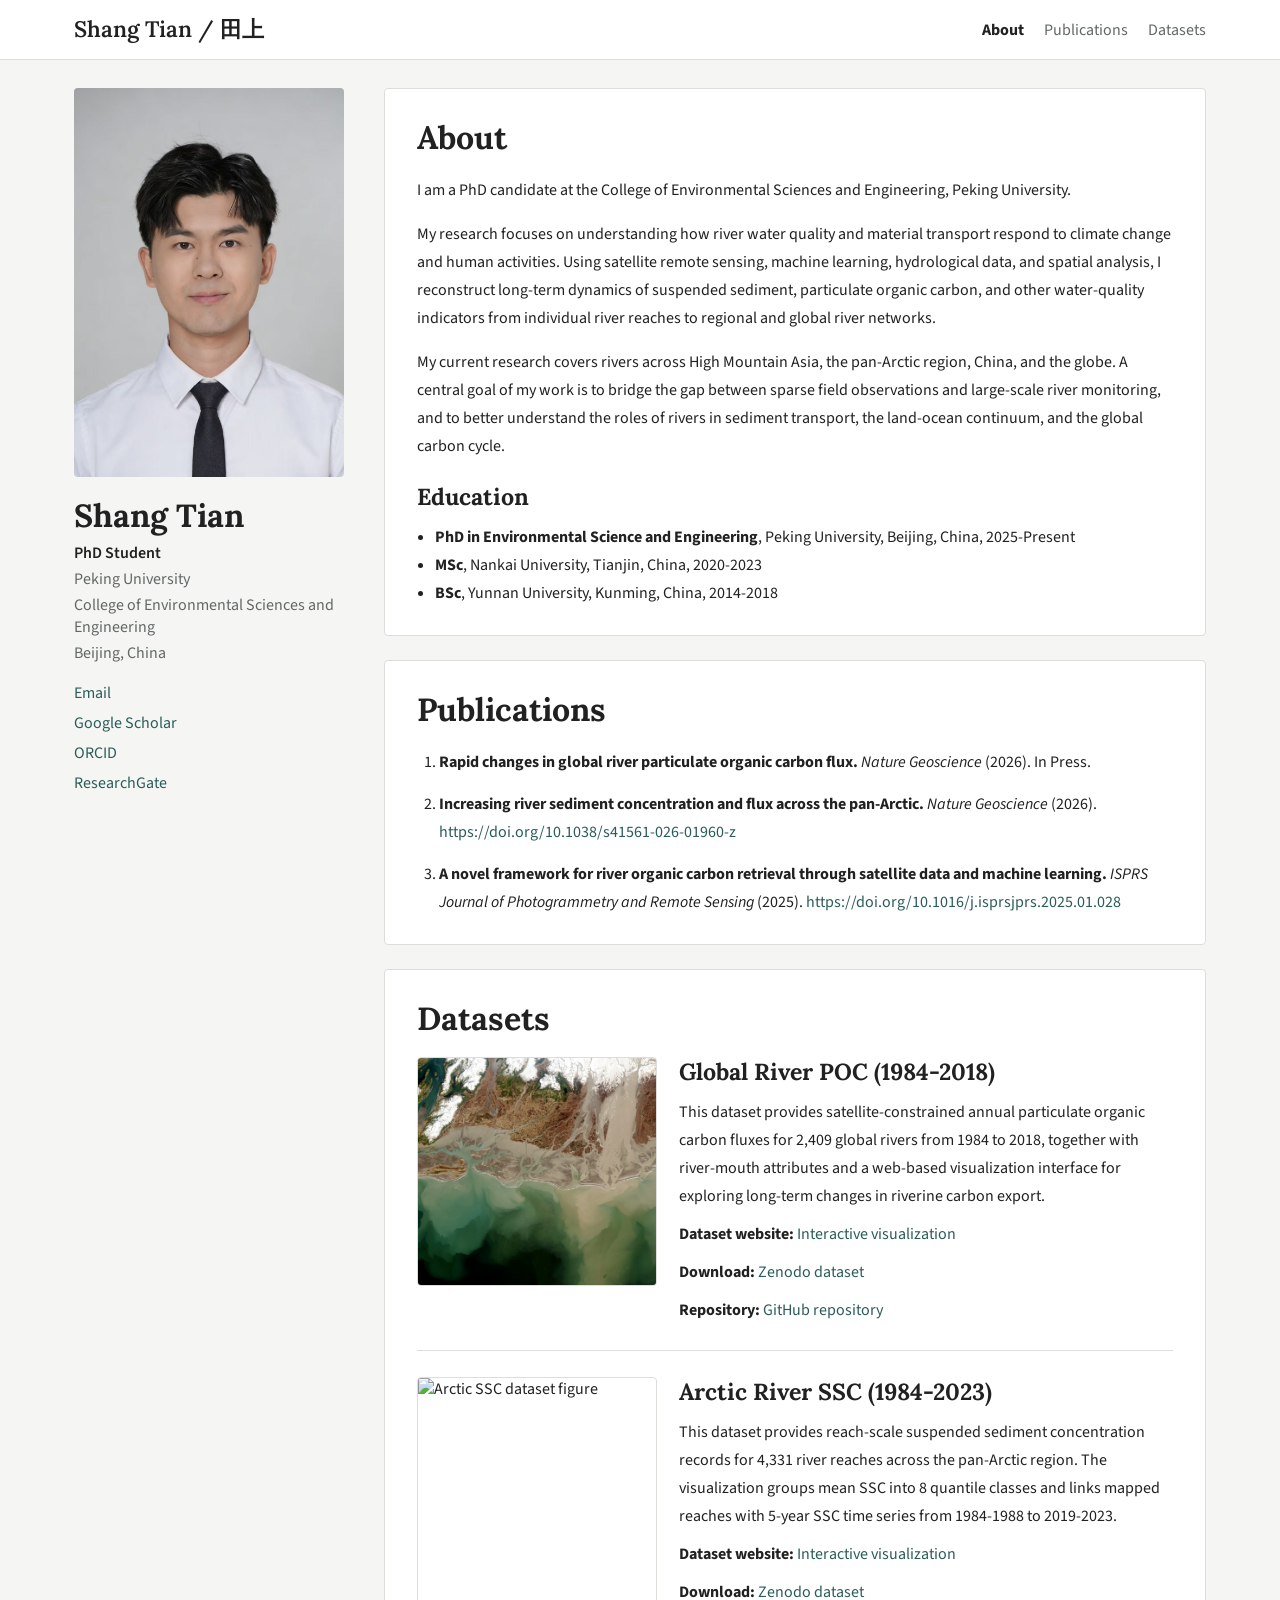
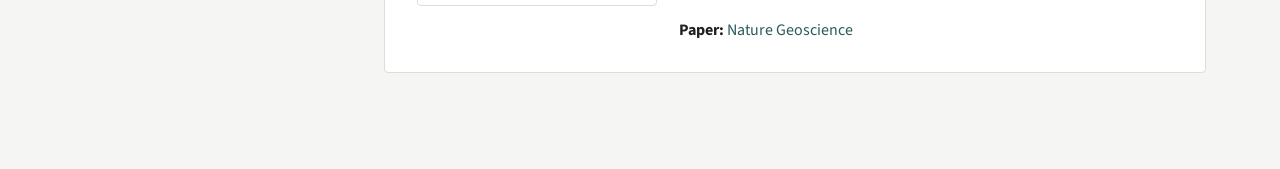
==== index.html @ 617ea2e1 "Add academic homepage and Arctic SSC site" ====
<!doctype html>
<html lang="en">
  <head>
    <meta charset="UTF-8" />
    <meta name="viewport" content="width=device-width, initial-scale=1.0" />
    <title>Shang Tian | Academic Homepage</title>
    <link rel="preconnect" href="https://fonts.googleapis.com" />
    <link rel="preconnect" href="https://fonts.gstatic.com" crossorigin />
    <link
      href="https://fonts.googleapis.com/css2?family=Source+Sans+3:wght@400;600;700&family=Lora:wght@400;600;700&display=swap"
      rel="stylesheet"
    />
    <link rel="stylesheet" href="./styles.css" />
  </head>
  <body>
    <header class="site-header">
      <div class="site-header__inner">
        <a class="site-title" href="#top">Shang Tian / 田上</a>
        <nav class="main-nav" aria-label="Primary">
          <a href="#about">About</a>
          <a href="#publications">Publications</a>
          <a href="#datasets">Datasets</a>
        </nav>
      </div>
    </header>

    <main class="layout" id="top">
      <aside class="sidebar">
        <img class="profile-photo" src="./assets/profile.jpeg" alt="Portrait of Shang Tian" />
        <h1>Shang Tian</h1>
        <p class="sidebar-role">PhD Student</p>
        <p class="sidebar-affiliation">Peking University</p>
        <p class="sidebar-meta">College of Environmental Sciences and Engineering</p>
        <p class="sidebar-meta">Beijing, China</p>

        <ul class="sidebar-links">
          <li><a href="mailto:ts_0410@163.com">Email</a></li>
          <li><a href="https://scholar.google.com/citations?user=MZdgi9EAAAAJ&hl=zh-CN" target="_blank" rel="noreferrer">Google Scholar</a></li>
          <li><a href="https://orcid.org/0009-0006-9663-4447" target="_blank" rel="noreferrer">ORCID</a></li>
          <li><a href="https://www.researchgate.net/profile/Shang-Tian-2" target="_blank" rel="noreferrer">ResearchGate</a></li>
        </ul>
      </aside>

      <div class="content">
        <section class="page-section" id="about">
          <h2>About</h2>
          <p>
            I am a PhD candidate at the College of Environmental Sciences and Engineering, Peking University.
          </p>
          <p>
            My research focuses on understanding how river water quality and material transport respond to
            climate change and human activities. Using satellite remote sensing, machine learning,
            hydrological data, and spatial analysis, I reconstruct long-term dynamics of suspended
            sediment, particulate organic carbon, and other water-quality indicators from individual river
            reaches to regional and global river networks.
          </p>
          <p>
            My current research covers rivers across High Mountain Asia, the pan-Arctic region, China,
            and the globe. A central goal of my work is to bridge the gap between sparse field
            observations and large-scale river monitoring, and to better understand the roles of rivers
            in sediment transport, the land-ocean continuum, and the global carbon cycle.
          </p>

          <div class="info-block">
            <h3>Education</h3>
            <ul class="plain-list">
              <li><strong>PhD in Environmental Science and Engineering</strong>, Peking University, Beijing, China, 2025-Present</li>
              <li><strong>MSc</strong>, Nankai University, Tianjin, China, 2020-2023</li>
              <li><strong>BSc</strong>, Yunnan University, Kunming, China, 2014-2018</li>
            </ul>
          </div>
        </section>

        <section class="page-section" id="publications">
          <h2>Publications</h2>
          <ol class="publication-list">
            <li>
              <strong>Rapid changes in global river particulate organic carbon flux.</strong>
              <em> Nature Geoscience</em> (2026). In Press.
            </li>
            <li>
              <strong>Increasing river sediment concentration and flux across the pan-Arctic.</strong>
              <em> Nature Geoscience</em> (2026).
              <a href="https://doi.org/10.1038/s41561-026-01960-z" target="_blank" rel="noreferrer">https://doi.org/10.1038/s41561-026-01960-z</a>
            </li>
            <li>
              <strong>A novel framework for river organic carbon retrieval through satellite data and machine learning.</strong>
              <em> ISPRS Journal of Photogrammetry and Remote Sensing</em> (2025).
              <a href="https://doi.org/10.1016/j.isprsjprs.2025.01.028" target="_blank" rel="noreferrer">https://doi.org/10.1016/j.isprsjprs.2025.01.028</a>
            </li>
          </ol>
        </section>

        <section class="page-section" id="datasets">
          <h2>Datasets</h2>

          <article class="dataset-entry">
            <img src="./assets/copper_glacier.jpg" alt="POC dataset figure" />
            <div class="dataset-copy">
              <h3>Global River POC (1984-2018)</h3>
              <p>
                This dataset provides satellite-constrained annual particulate organic carbon fluxes for
                2,409 global rivers from 1984 to 2018, together with river-mouth attributes and a web-based
                visualization interface for exploring long-term changes in riverine carbon export.
              </p>
              <p><strong>Dataset website:</strong> <a href="https://qqq196988.github.io/website/" target="_blank" rel="noreferrer">Interactive visualization</a></p>
              <p><strong>Download:</strong> <a href="https://zenodo.org/records/20337044" target="_blank" rel="noreferrer">Zenodo dataset</a></p>
              <p><strong>Repository:</strong> <a href="https://github.com/qqq196988/Global-river-POC" target="_blank" rel="noreferrer">GitHub repository</a></p>
            </div>
          </article>

          <article class="dataset-entry">
            <img src="./assets/yukon_delta.png" alt="Arctic SSC dataset figure" />
            <div class="dataset-copy">
              <h3>Arctic River SSC (1984-2023)</h3>
              <p>
                This dataset provides reach-scale suspended sediment concentration records for 4,331 river
                reaches across the pan-Arctic region. The visualization groups mean SSC into 8 quantile
                classes and links mapped reaches with 5-year SSC time series from 1984-1988 to 2019-2023.
              </p>
              <p><strong>Dataset website:</strong> <a href="./arctic-ssc/" target="_blank" rel="noreferrer">Interactive visualization</a></p>
              <p><strong>Download:</strong> <a href="https://zenodo.org/records/17608897" target="_blank" rel="noreferrer">Zenodo dataset</a></p>
              <p><strong>Paper:</strong> <a href="https://doi.org/10.1038/s41561-026-01960-z" target="_blank" rel="noreferrer">Nature Geoscience</a></p>
            </div>
          </article>
        </section>
      </div>
    </main>

    <script src="./site.js"></script>
  </body>
</html>
---- styles.css ----
:root {
  --bg: #f5f5f3;
  --paper: #ffffff;
  --ink: #202120;
  --muted: #616866;
  --line: #ddddda;
  --accent: #2a5c59;
}

* {
  box-sizing: border-box;
}

html {
  scroll-behavior: smooth;
}

body {
  margin: 0;
  font-family: "Source Sans 3", sans-serif;
  color: var(--ink);
  background: var(--bg);
}

a {
  color: var(--accent);
  text-decoration: none;
}

a:hover {
  text-decoration: underline;
}

.site-header {
  background: var(--paper);
  border-bottom: 1px solid var(--line);
}

.site-header__inner {
  max-width: 1180px;
  margin: 0 auto;
  padding: 14px 24px;
  display: flex;
  justify-content: space-between;
  align-items: center;
  gap: 16px;
}

.site-title {
  font-family: "Lora", serif;
  font-size: 1.4rem;
  font-weight: 600;
  color: var(--ink);
}

.main-nav {
  display: flex;
  gap: 20px;
  flex-wrap: wrap;
}

.main-nav a {
  color: var(--muted);
  font-size: 1rem;
}

.main-nav a.is-active {
  color: var(--ink);
  font-weight: 700;
}

.layout {
  max-width: 1180px;
  margin: 0 auto;
  padding: 28px 24px 72px;
  display: grid;
  grid-template-columns: 270px minmax(0, 1fr);
  gap: 40px;
}

.sidebar {
  align-self: start;
}

.profile-photo {
  width: 100%;
  border-radius: 4px;
  display: block;
}

.sidebar h1,
.page-section h2,
.page-section h3 {
  font-family: "Lora", serif;
}

.sidebar h1 {
  margin: 18px 0 6px;
  font-size: 2rem;
}

.sidebar-role {
  margin: 0 0 4px;
  font-weight: 600;
}

.sidebar-affiliation,
.sidebar-meta {
  margin: 0 0 4px;
  color: var(--muted);
}

.sidebar-links {
  list-style: none;
  padding: 0;
  margin: 18px 0 0;
}

.sidebar-links li {
  margin-bottom: 8px;
}

.content {
  min-width: 0;
}

.page-section {
  background: var(--paper);
  border: 1px solid var(--line);
  border-radius: 4px;
  padding: 28px 32px;
  margin-bottom: 24px;
}

.page-section h2 {
  margin: 0 0 18px;
  font-size: 2rem;
}

.page-section h3 {
  margin: 0 0 12px;
  font-size: 1.45rem;
}

.page-section p,
.publication-list li,
.plain-list li {
  line-height: 1.75;
  color: var(--ink);
}

.info-block {
  margin-top: 22px;
}

.plain-list {
  margin: 0;
  padding-left: 18px;
}

.publication-list {
  margin: 0;
  padding-left: 22px;
}

.publication-list li + li {
  margin-top: 14px;
}

.research-entry,
.dataset-entry {
  display: grid;
  grid-template-columns: 240px minmax(0, 1fr);
  gap: 22px;
  align-items: start;
}

.research-entry + .research-entry,
.dataset-entry + .dataset-entry {
  margin-top: 26px;
  padding-top: 26px;
  border-top: 1px solid var(--line);
}

.research-entry img,
.dataset-entry img {
  width: 100%;
  aspect-ratio: 1.05;
  object-fit: cover;
  border-radius: 4px;
  border: 1px solid var(--line);
}

.dataset-copy p {
  margin: 10px 0 0;
}

@media (max-width: 960px) {
  .layout {
    grid-template-columns: 1fr;
    gap: 24px;
  }
}

@media (max-width: 720px) {
  .site-header__inner,
  .layout {
    padding-left: 16px;
    padding-right: 16px;
  }

  .page-section {
    padding: 22px 20px;
  }

  .research-entry,
  .dataset-entry {
    grid-template-columns: 1fr;
  }
}
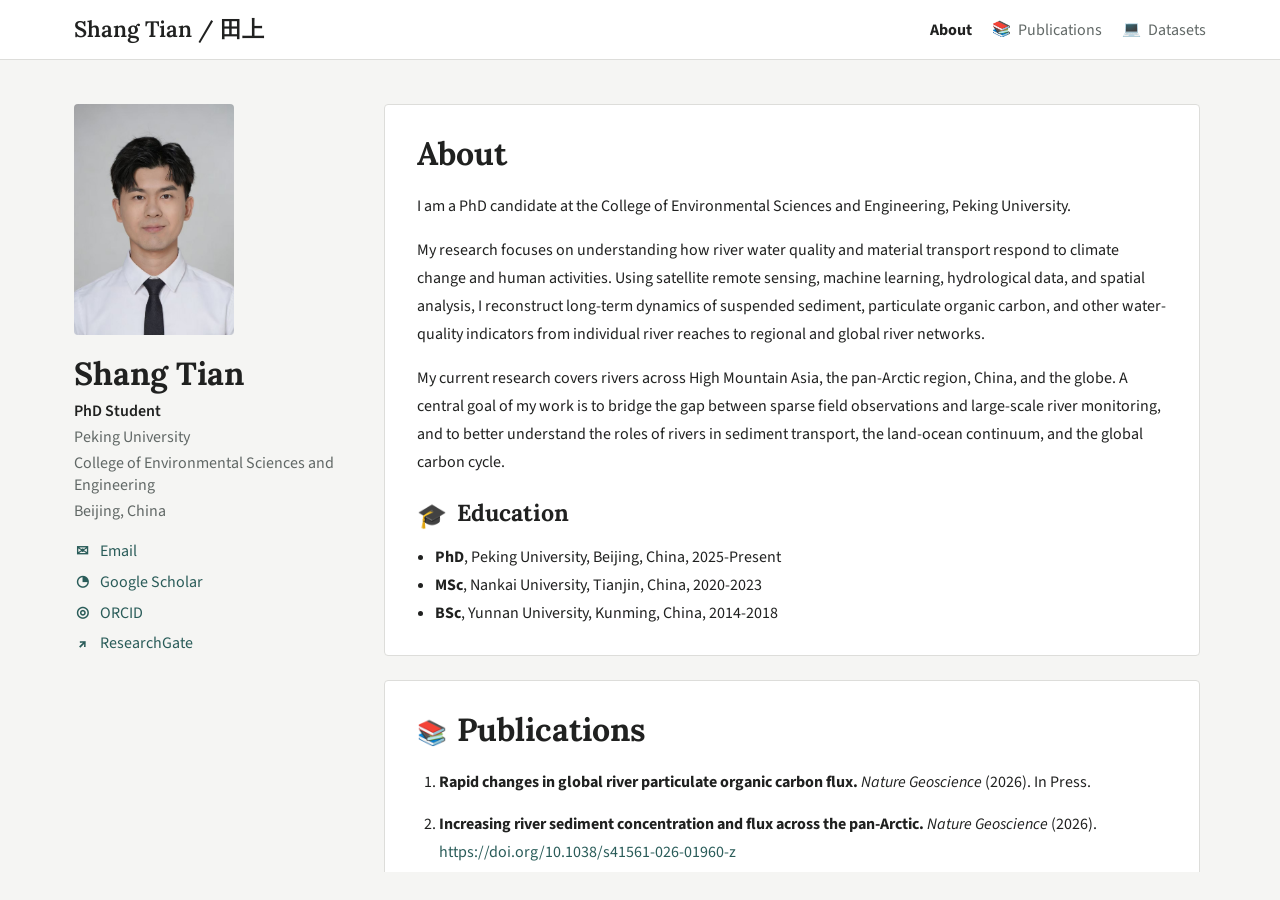
==== commit e6cea29e: "Update homepage layout and education text" ====
--- a/index.html
+++ b/index.html
@@ -18,8 +18,8 @@
         <a class="site-title" href="#top">Shang Tian / 田上</a>
         <nav class="main-nav" aria-label="Primary">
           <a href="#about">About</a>
-          <a href="#publications">Publications</a>
-          <a href="#datasets">Datasets</a>
+          <a href="#publications"><span class="nav-icon">📚</span>Publications</a>
+          <a href="#datasets"><span class="nav-icon">💻</span>Datasets</a>
         </nav>
       </div>
     </header>
@@ -34,10 +34,10 @@
         <p class="sidebar-meta">Beijing, China</p>
 
         <ul class="sidebar-links">
-          <li><a href="mailto:ts_0410@163.com">Email</a></li>
-          <li><a href="https://scholar.google.com/citations?user=MZdgi9EAAAAJ&hl=zh-CN" target="_blank" rel="noreferrer">Google Scholar</a></li>
-          <li><a href="https://orcid.org/0009-0006-9663-4447" target="_blank" rel="noreferrer">ORCID</a></li>
-          <li><a href="https://www.researchgate.net/profile/Shang-Tian-2" target="_blank" rel="noreferrer">ResearchGate</a></li>
+          <li><a href="mailto:ts_0410@163.com"><span class="link-icon">✉</span>Email</a></li>
+          <li><a href="https://scholar.google.com/citations?user=MZdgi9EAAAAJ&hl=zh-CN" target="_blank" rel="noreferrer"><span class="link-icon">◔</span>Google Scholar</a></li>
+          <li><a href="https://orcid.org/0009-0006-9663-4447" target="_blank" rel="noreferrer"><span class="link-icon">◎</span>ORCID</a></li>
+          <li><a href="https://www.researchgate.net/profile/Shang-Tian-2" target="_blank" rel="noreferrer"><span class="link-icon">↗</span>ResearchGate</a></li>
         </ul>
       </aside>
 
@@ -62,9 +62,9 @@
           </p>
 
           <div class="info-block">
-            <h3>Education</h3>
+            <h3><span class="section-icon">🎓</span>Education</h3>
             <ul class="plain-list">
-              <li><strong>PhD in Environmental Science and Engineering</strong>, Peking University, Beijing, China, 2025-Present</li>
+              <li><strong>PhD</strong>, Peking University, Beijing, China, 2025-Present</li>
               <li><strong>MSc</strong>, Nankai University, Tianjin, China, 2020-2023</li>
               <li><strong>BSc</strong>, Yunnan University, Kunming, China, 2014-2018</li>
             </ul>
@@ -72,7 +72,7 @@
         </section>
 
         <section class="page-section" id="publications">
-          <h2>Publications</h2>
+          <h2><span class="section-icon">📚</span>Publications</h2>
           <ol class="publication-list">
             <li>
               <strong>Rapid changes in global river particulate organic carbon flux.</strong>
@@ -92,7 +92,7 @@
         </section>
 
         <section class="page-section" id="datasets">
-          <h2>Datasets</h2>
+          <h2><span class="section-icon">💻</span>Datasets</h2>
 
           <article class="dataset-entry">
             <img src="./assets/copper_glacier.jpg" alt="POC dataset figure" />
--- a/styles.css
+++ b/styles.css
@@ -20,6 +20,7 @@
   font-family: "Source Sans 3", sans-serif;
   color: var(--ink);
   background: var(--bg);
+  overflow: hidden;
 }
 
 a {
@@ -34,6 +35,11 @@
 .site-header {
   background: var(--paper);
   border-bottom: 1px solid var(--line);
+  position: fixed;
+  top: 0;
+  left: 0;
+  right: 0;
+  z-index: 20;
 }
 
 .site-header__inner {
@@ -60,6 +66,9 @@
 }
 
 .main-nav a {
+  display: inline-flex;
+  align-items: center;
+  gap: 7px;
   color: var(--muted);
   font-size: 1rem;
 }
@@ -71,21 +80,26 @@
 
 .layout {
   max-width: 1180px;
-  margin: 0 auto;
-  padding: 28px 24px 72px;
+  height: calc(100vh - 74px);
+  margin: 74px auto 0;
+  padding: 30px 24px 28px;
   display: grid;
   grid-template-columns: 270px minmax(0, 1fr);
   gap: 40px;
+  overflow: hidden;
 }
 
 .sidebar {
   align-self: start;
+  height: fit-content;
 }
 
 .profile-photo {
   width: 100%;
+  max-width: 160px;
   border-radius: 4px;
   display: block;
+  margin: 0;
 }
 
 .sidebar h1,
@@ -120,8 +134,44 @@
   margin-bottom: 8px;
 }
 
+.sidebar-links a {
+  display: inline-flex;
+  align-items: center;
+  gap: 10px;
+}
+
+.nav-icon,
+.link-icon,
+.section-icon {
+  display: inline-flex;
+  align-items: center;
+  justify-content: center;
+  color: var(--accent);
+  font-weight: 700;
+}
+
+.nav-icon {
+  font-size: 0.95rem;
+  line-height: 1;
+}
+
+.link-icon {
+  width: 16px;
+  font-size: 0.95rem;
+  line-height: 1;
+}
+
+.section-icon {
+  margin-right: 10px;
+  font-size: 1.5rem;
+  vertical-align: middle;
+}
+
 .content {
   min-width: 0;
+  height: 100%;
+  overflow-y: auto;
+  padding-right: 6px;
 }
 
 .page-section {
@@ -196,9 +246,30 @@
 }
 
 @media (max-width: 960px) {
+  body {
+    overflow: auto;
+  }
+
+  .site-header {
+    position: sticky;
+  }
+
   .layout {
+    height: auto;
+    margin-top: 0;
     grid-template-columns: 1fr;
     gap: 24px;
+    overflow: visible;
+  }
+
+  .sidebar {
+    height: auto;
+  }
+
+  .content {
+    height: auto;
+    overflow: visible;
+    padding-right: 0;
   }
 }
 
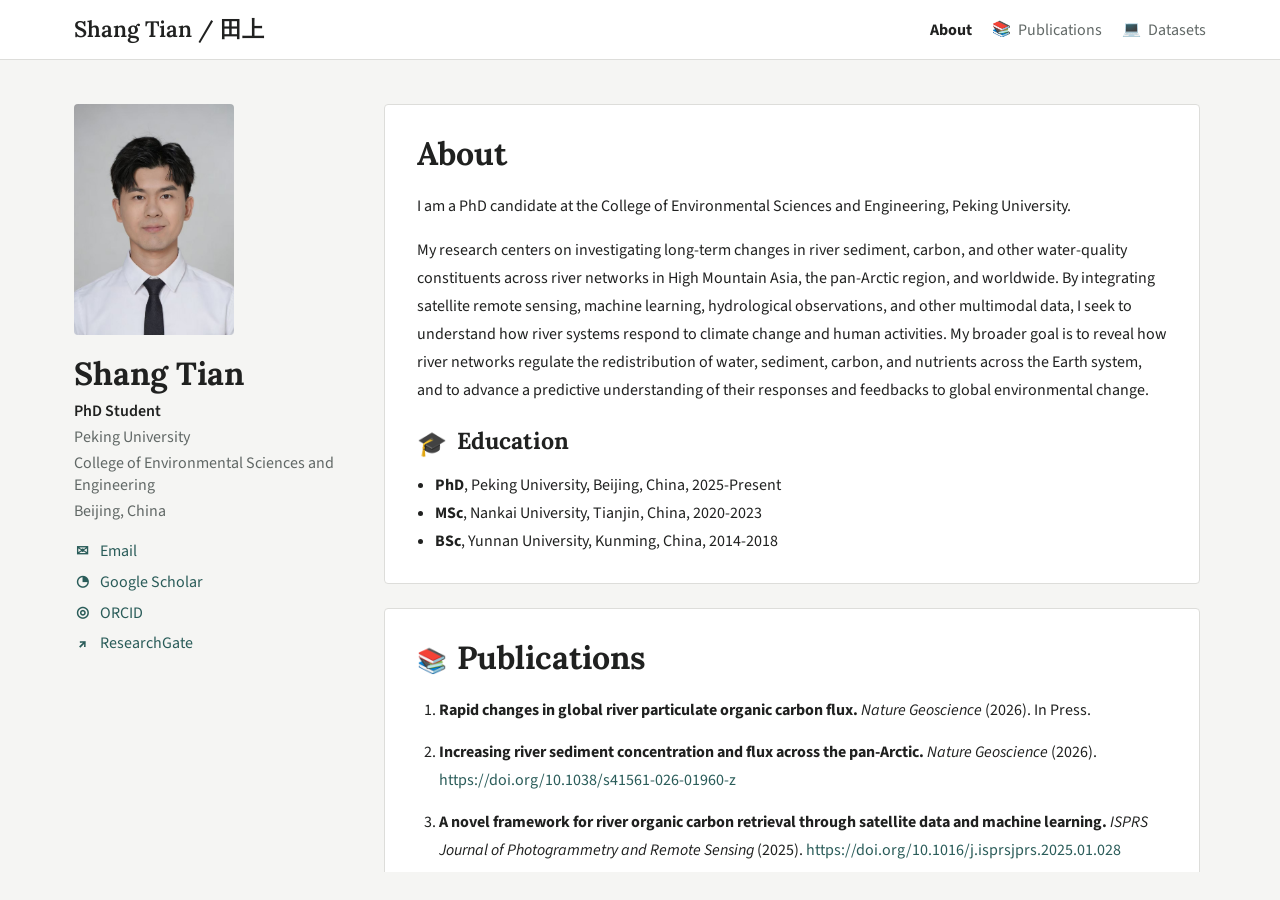
==== commit 68b7e2c9: "Update homepage about text and content sections" ====
--- a/index.html
+++ b/index.html
@@ -48,17 +48,14 @@
             I am a PhD candidate at the College of Environmental Sciences and Engineering, Peking University.
           </p>
           <p>
-            My research focuses on understanding how river water quality and material transport respond to
-            climate change and human activities. Using satellite remote sensing, machine learning,
-            hydrological data, and spatial analysis, I reconstruct long-term dynamics of suspended
-            sediment, particulate organic carbon, and other water-quality indicators from individual river
-            reaches to regional and global river networks.
-          </p>
-          <p>
-            My current research covers rivers across High Mountain Asia, the pan-Arctic region, China,
-            and the globe. A central goal of my work is to bridge the gap between sparse field
-            observations and large-scale river monitoring, and to better understand the roles of rivers
-            in sediment transport, the land-ocean continuum, and the global carbon cycle.
+            My research centers on investigating long-term changes in river sediment, carbon, and other
+            water-quality constituents across river networks in High Mountain Asia, the pan-Arctic
+            region, and worldwide. By integrating satellite remote sensing, machine learning,
+            hydrological observations, and other multimodal data, I seek to understand how river systems
+            respond to climate change and human activities. My broader goal is to reveal how river
+            networks regulate the redistribution of water, sediment, carbon, and nutrients across the
+            Earth system, and to advance a predictive understanding of their responses and feedbacks to
+            global environmental change.
           </p>
 
           <div class="info-block">
@@ -88,6 +85,11 @@
               <em> ISPRS Journal of Photogrammetry and Remote Sensing</em> (2025).
               <a href="https://doi.org/10.1016/j.isprsjprs.2025.01.028" target="_blank" rel="noreferrer">https://doi.org/10.1016/j.isprsjprs.2025.01.028</a>
             </li>
+            <li>
+              <strong>An optimal strategy for estimating chlorophyll-a concentration in case II waters to support sustainable development goals.</strong>
+              <em> Advances in Space Research</em> (2025).
+              <a href="https://doi.org/10.1016/j.asr.2025.03.003" target="_blank" rel="noreferrer">https://doi.org/10.1016/j.asr.2025.03.003</a>
+            </li>
           </ol>
         </section>
 
@@ -100,8 +102,8 @@
               <h3>Global River POC (1984-2018)</h3>
               <p>
                 This dataset provides satellite-constrained annual particulate organic carbon fluxes for
-                2,409 global rivers from 1984 to 2018, together with river-mouth attributes and a web-based
-                visualization interface for exploring long-term changes in riverine carbon export.
+                2,409 global rivers from 1984 to 2018, together with a web-based visualization interface
+                for exploring long-term changes in riverine carbon export.
               </p>
               <p><strong>Dataset website:</strong> <a href="https://qqq196988.github.io/website/" target="_blank" rel="noreferrer">Interactive visualization</a></p>
               <p><strong>Download:</strong> <a href="https://zenodo.org/records/20337044" target="_blank" rel="noreferrer">Zenodo dataset</a></p>
@@ -115,8 +117,7 @@
               <h3>Arctic River SSC (1984-2023)</h3>
               <p>
                 This dataset provides reach-scale suspended sediment concentration records for 4,331 river
-                reaches across the pan-Arctic region. The visualization groups mean SSC into 8 quantile
-                classes and links mapped reaches with 5-year SSC time series from 1984-1988 to 2019-2023.
+                reaches across the pan-Arctic region.
               </p>
               <p><strong>Dataset website:</strong> <a href="./arctic-ssc/" target="_blank" rel="noreferrer">Interactive visualization</a></p>
               <p><strong>Download:</strong> <a href="https://zenodo.org/records/17608897" target="_blank" rel="noreferrer">Zenodo dataset</a></p>
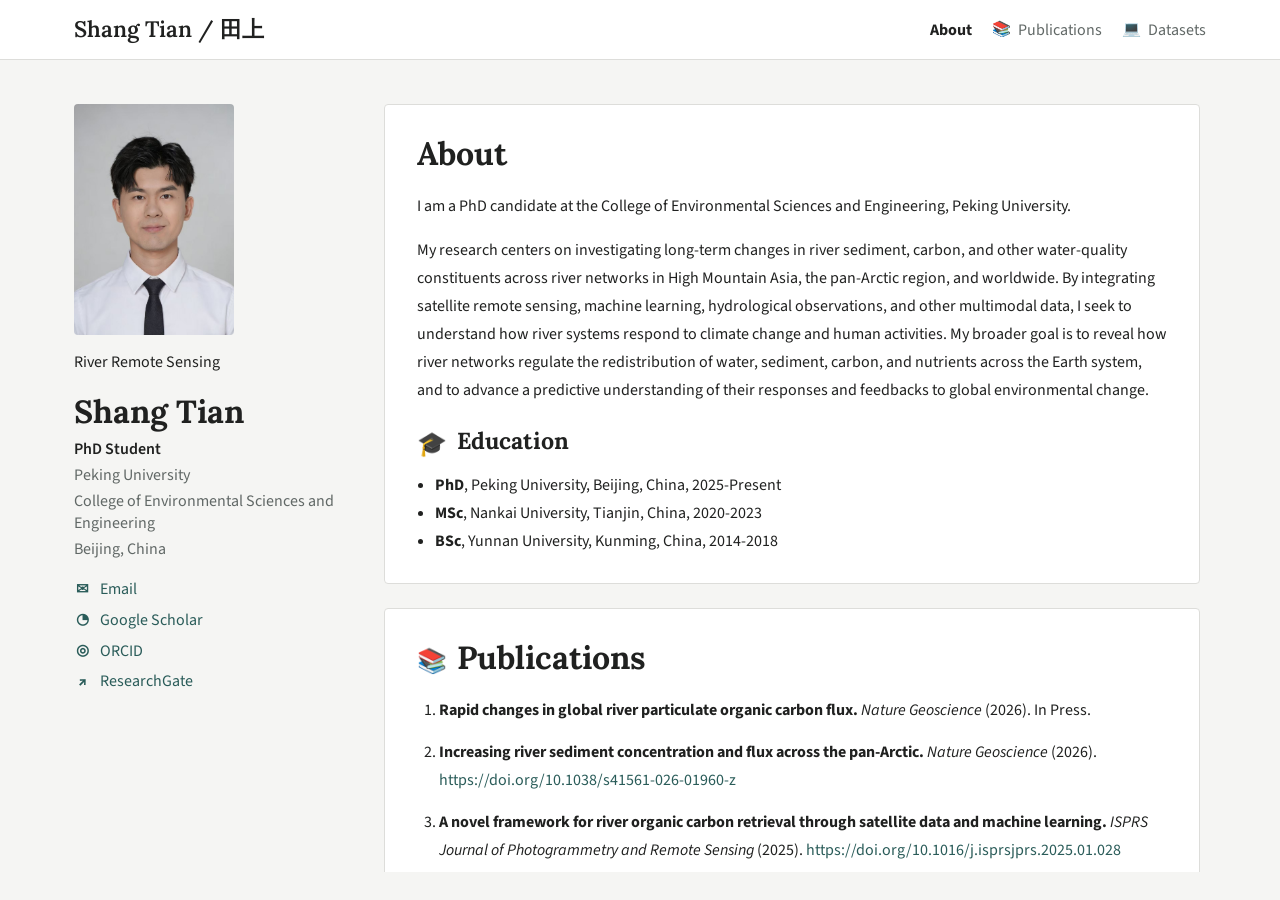
==== commit 056b9522: "Update dataset paper links on homepage" ====
--- a/index.html
+++ b/index.html
@@ -27,6 +27,7 @@
     <main class="layout" id="top">
       <aside class="sidebar">
         <img class="profile-photo" src="./assets/profile.jpeg" alt="Portrait of Shang Tian" />
+        <p class="sidebar-kicker">River Remote Sensing</p>
         <h1>Shang Tian</h1>
         <p class="sidebar-role">PhD Student</p>
         <p class="sidebar-affiliation">Peking University</p>
@@ -105,9 +106,11 @@
                 2,409 global rivers from 1984 to 2018, together with a web-based visualization interface
                 for exploring long-term changes in riverine carbon export.
               </p>
-              <p><strong>Dataset website:</strong> <a href="https://qqq196988.github.io/website/" target="_blank" rel="noreferrer">Interactive visualization</a></p>
-              <p><strong>Download:</strong> <a href="https://zenodo.org/records/20337044" target="_blank" rel="noreferrer">Zenodo dataset</a></p>
-              <p><strong>Repository:</strong> <a href="https://github.com/qqq196988/Global-river-POC" target="_blank" rel="noreferrer">GitHub repository</a></p>
+              <div class="dataset-actions">
+                <a class="dataset-action" href="https://qqq196988.github.io/website/" target="_blank" rel="noreferrer">Interactive visualization</a>
+                <a class="dataset-action" href="https://zenodo.org/records/20337044" target="_blank" rel="noreferrer">Zenodo dataset</a>
+                <a class="dataset-action" href="https://doi.org/10.1038/s41561-026-02034-w" target="_blank" rel="noreferrer">Nature Geoscience paper</a>
+              </div>
             </div>
           </article>
 
@@ -119,9 +122,11 @@
                 This dataset provides reach-scale suspended sediment concentration records for 4,331 river
                 reaches across the pan-Arctic region.
               </p>
-              <p><strong>Dataset website:</strong> <a href="./arctic-ssc/" target="_blank" rel="noreferrer">Interactive visualization</a></p>
-              <p><strong>Download:</strong> <a href="https://zenodo.org/records/17608897" target="_blank" rel="noreferrer">Zenodo dataset</a></p>
-              <p><strong>Paper:</strong> <a href="https://doi.org/10.1038/s41561-026-01960-z" target="_blank" rel="noreferrer">Nature Geoscience</a></p>
+              <div class="dataset-actions">
+                <a class="dataset-action" href="./arctic-ssc/" target="_blank" rel="noreferrer">Interactive visualization</a>
+                <a class="dataset-action" href="https://zenodo.org/records/17608897" target="_blank" rel="noreferrer">Zenodo dataset</a>
+                <a class="dataset-action" href="https://doi.org/10.1038/s41561-026-01960-z" target="_blank" rel="noreferrer">Nature Geoscience paper</a>
+              </div>
             </div>
           </article>
         </section>
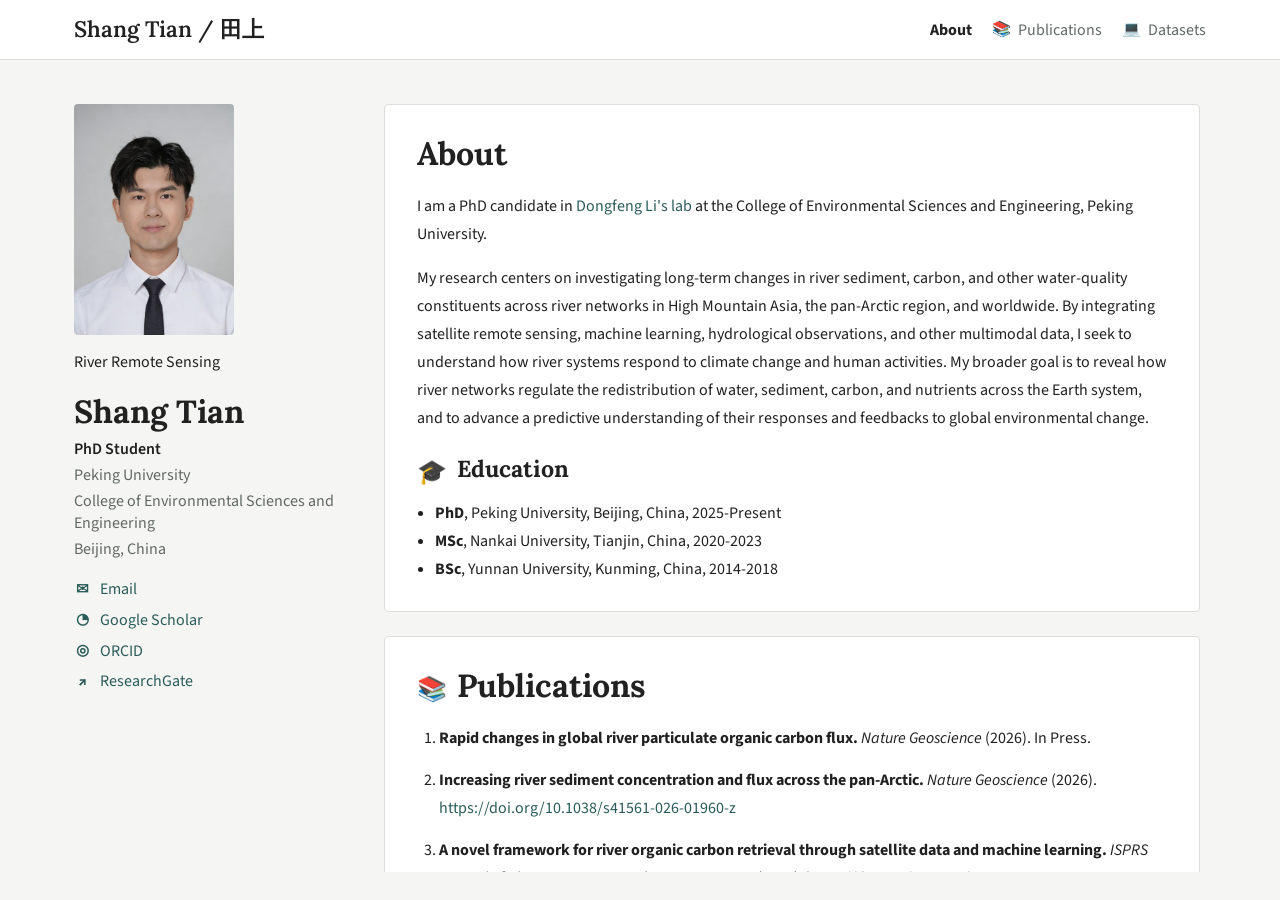
==== commit 008834b1: "Link lab in homepage about section" ====
--- a/index.html
+++ b/index.html
@@ -46,7 +46,9 @@
         <section class="page-section" id="about">
           <h2>About</h2>
           <p>
-            I am a PhD candidate at the College of Environmental Sciences and Engineering, Peking University.
+            I am a PhD candidate in
+            <a href="http://scholar.pku.edu.cn/dongfengli/home" target="_blank" rel="noreferrer">Dongfeng Li's lab</a>
+            at the College of Environmental Sciences and Engineering, Peking University.
           </p>
           <p>
             My research centers on investigating long-term changes in river sediment, carbon, and other
@@ -106,11 +108,9 @@
                 2,409 global rivers from 1984 to 2018, together with a web-based visualization interface
                 for exploring long-term changes in riverine carbon export.
               </p>
-              <div class="dataset-actions">
-                <a class="dataset-action" href="https://qqq196988.github.io/website/" target="_blank" rel="noreferrer">Interactive visualization</a>
-                <a class="dataset-action" href="https://zenodo.org/records/20337044" target="_blank" rel="noreferrer">Zenodo dataset</a>
-                <a class="dataset-action" href="https://doi.org/10.1038/s41561-026-02034-w" target="_blank" rel="noreferrer">Nature Geoscience paper</a>
-              </div>
+              <p><strong>Dataset website:</strong> <a href="https://qqq196988.github.io/website/" target="_blank" rel="noreferrer">Interactive visualization</a></p>
+              <p><strong>Download:</strong> <a href="https://zenodo.org/records/20337044" target="_blank" rel="noreferrer">Zenodo dataset</a></p>
+              <p><strong>Paper:</strong> <a href="https://doi.org/10.1038/s41561-026-02034-w" target="_blank" rel="noreferrer">Nature Geoscience</a></p>
             </div>
           </article>
 
@@ -122,11 +122,9 @@
                 This dataset provides reach-scale suspended sediment concentration records for 4,331 river
                 reaches across the pan-Arctic region.
               </p>
-              <div class="dataset-actions">
-                <a class="dataset-action" href="./arctic-ssc/" target="_blank" rel="noreferrer">Interactive visualization</a>
-                <a class="dataset-action" href="https://zenodo.org/records/17608897" target="_blank" rel="noreferrer">Zenodo dataset</a>
-                <a class="dataset-action" href="https://doi.org/10.1038/s41561-026-01960-z" target="_blank" rel="noreferrer">Nature Geoscience paper</a>
-              </div>
+              <p><strong>Dataset website:</strong> <a href="./arctic-ssc/" target="_blank" rel="noreferrer">Interactive visualization</a></p>
+              <p><strong>Download:</strong> <a href="https://zenodo.org/records/17608897" target="_blank" rel="noreferrer">Zenodo dataset</a></p>
+              <p><strong>Paper:</strong> <a href="https://doi.org/10.1038/s41561-026-01960-z" target="_blank" rel="noreferrer">Nature Geoscience</a></p>
             </div>
           </article>
         </section>
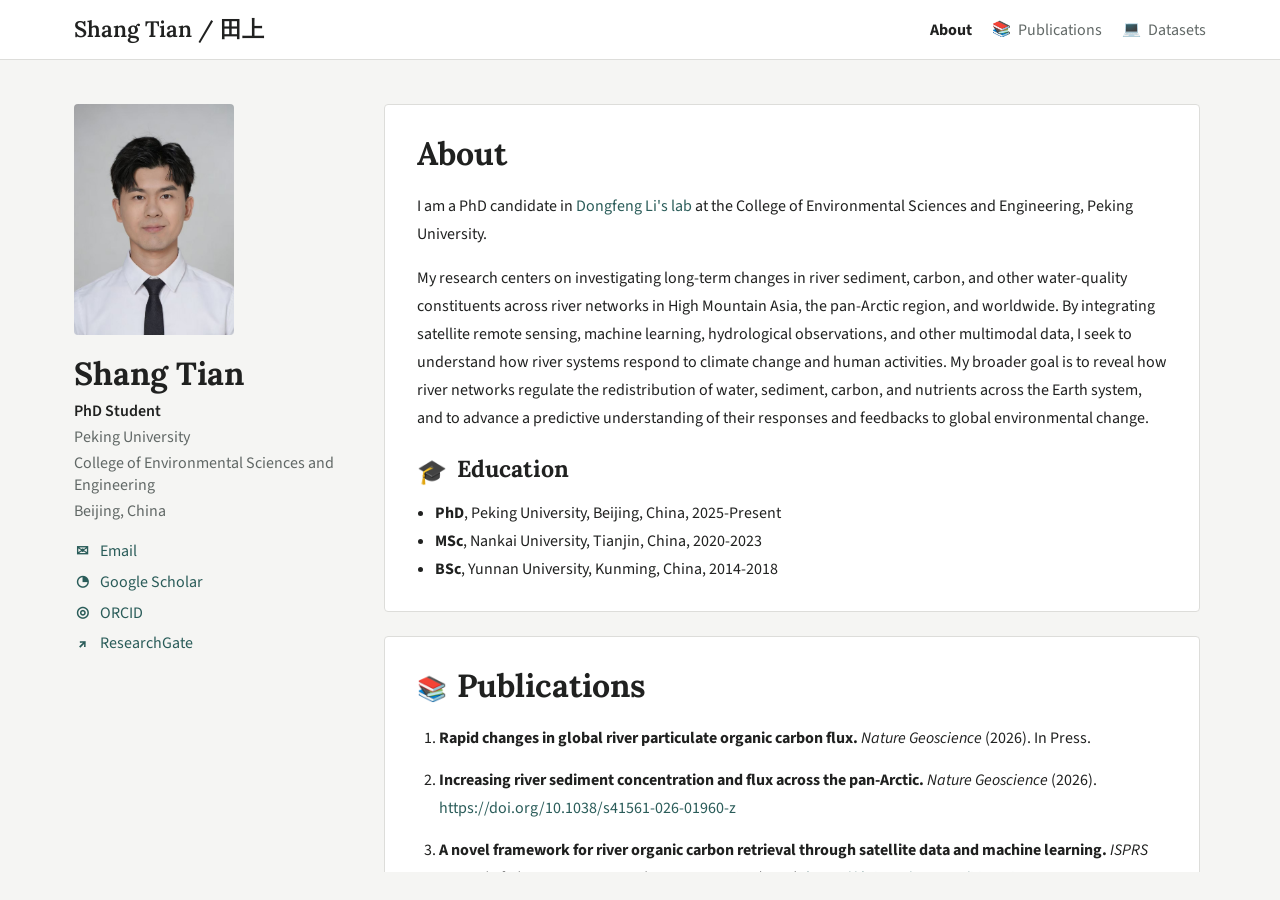
==== commit f9482c8c: "Remove sidebar kicker text" ====
--- a/index.html
+++ b/index.html
@@ -27,7 +27,6 @@
     <main class="layout" id="top">
       <aside class="sidebar">
         <img class="profile-photo" src="./assets/profile.jpeg" alt="Portrait of Shang Tian" />
-        <p class="sidebar-kicker">River Remote Sensing</p>
         <h1>Shang Tian</h1>
         <p class="sidebar-role">PhD Student</p>
         <p class="sidebar-affiliation">Peking University</p>
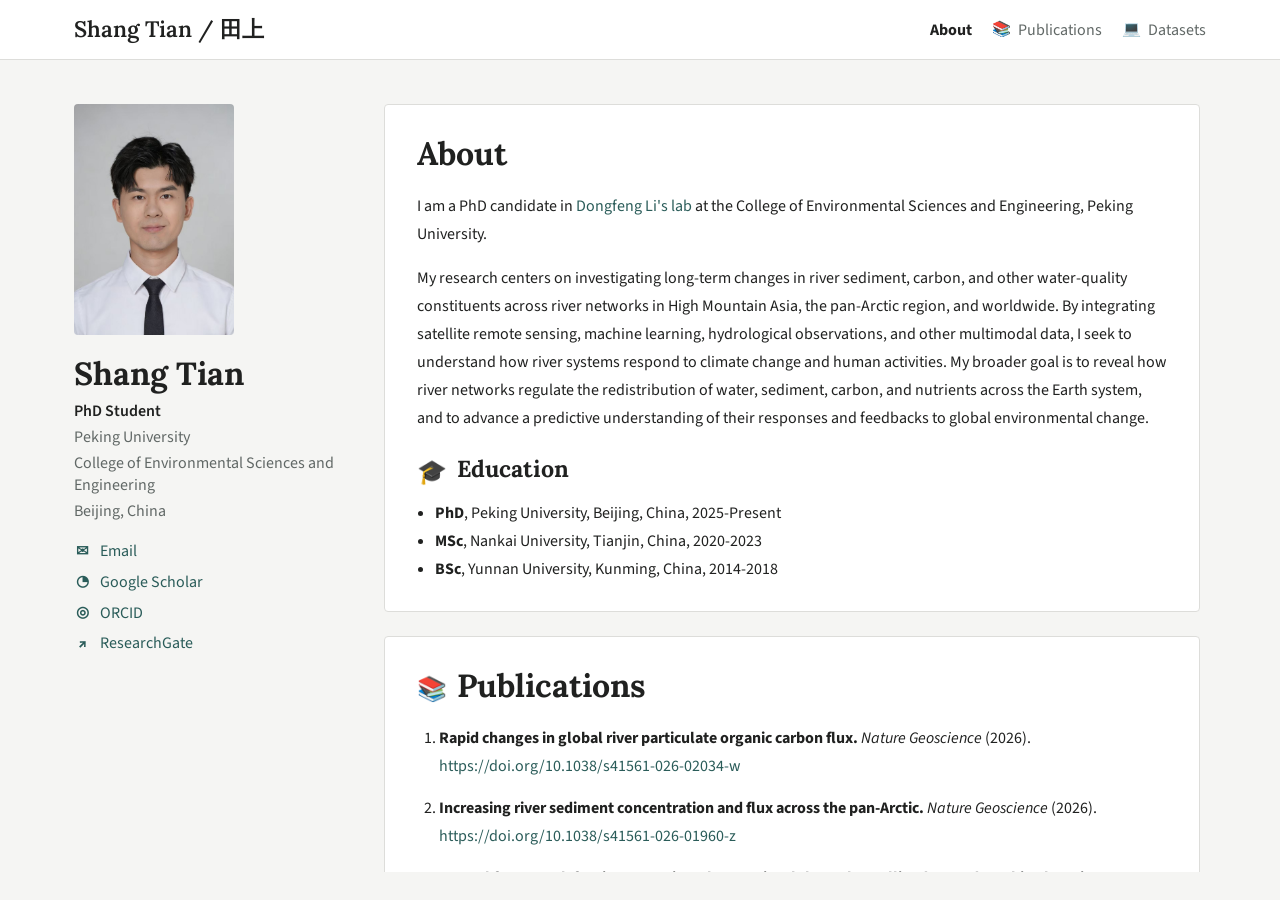
==== commit 4211b39f: "Replace in-press text with DOI link" ====
--- a/index.html
+++ b/index.html
@@ -75,7 +75,8 @@
           <ol class="publication-list">
             <li>
               <strong>Rapid changes in global river particulate organic carbon flux.</strong>
-              <em> Nature Geoscience</em> (2026). In Press.
+              <em> Nature Geoscience</em> (2026).
+              <a href="https://doi.org/10.1038/s41561-026-02034-w" target="_blank" rel="noreferrer">https://doi.org/10.1038/s41561-026-02034-w</a>
             </li>
             <li>
               <strong>Increasing river sediment concentration and flux across the pan-Arctic.</strong>
